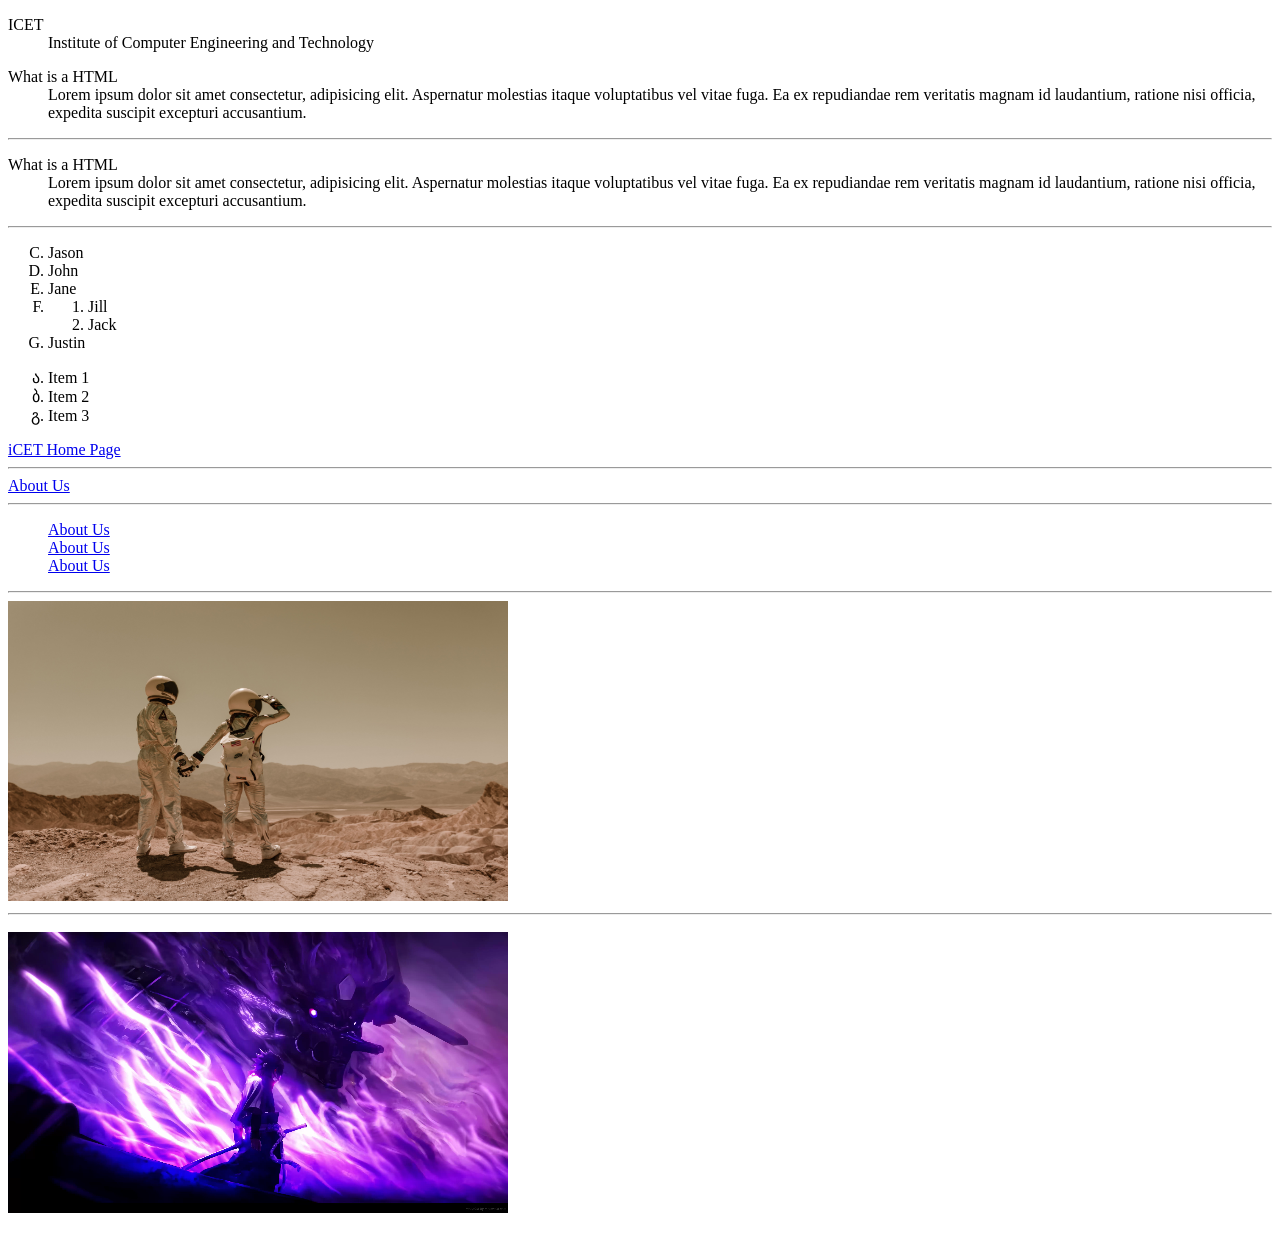
==== index.html @ 5b03f5c4 "Add image and video elements to the home page" ====
<!DOCTYPE html>
<html lang="en">

<head>
    <meta charset="UTF-8">
    <meta name="viewport" content="width=device-width, initial-scale=1.0">
    <title>Home Page</title>
</head>

<body>
    <!-- <h1>Hello</h1>
    <h2>Hello</h2>
    <h3>Hello</h3>
    <h4>Hello</h4>
    <h5>Hello</h5>
    <h6>Hello</h6>   -->


    <div>
        <dl>
            <dt>
                ICET
            </dt>
            <dd>
                Institute of Computer Engineering and Technology
            </dd>
        </dl>
    </div>

    <div>
        <dl>
            <dt>What is a HTML</dt>
            <dd>Lorem ipsum dolor sit amet consectetur, adipisicing elit. Aspernatur molestias itaque voluptatibus vel
                vitae fuga. Ea ex repudiandae rem veritatis magnam id laudantium, ratione nisi officia, expedita
                suscipit excepturi accusantium.</dd>
        </dl>

        <hr>

        <dl>
            <dt>What is a HTML</dt>
            <dd>Lorem ipsum dolor sit amet consectetur, adipisicing elit. Aspernatur molestias itaque voluptatibus vel
                vitae fuga. Ea ex repudiandae rem veritatis magnam id laudantium, ratione nisi officia, expedita
                suscipit excepturi accusantium.</dd>
        </dl>

        <hr>

        <ol type="A" start="3">
            <li>Jason</li>
            <li>John</li>
            <li>Jane</li>
            <li>
                <ol>
                    <li>Jill</li>
                    <li>Jack</li>
                </ol>
            </li>
            <li>Justin</li>

        </ol>


        <ul style="list-style-type: georgian;"">
            <li>Item 1</li>
            <li>Item 2</li>
            <li>Item 3</li>
        </ul>

        <a href=" https://icet.lk/" target="_blank">iCET Home Page</a>

            <hr>
            <a href="about.html">About Us</a>

            <hr>

            <ul style="list-style-type: none;">
                <li><a href="about.html">About Us</a></li>
                <li><a href="about.html">About Us</a></li>
                <li><a href="about.html">About Us</a></li>
            </ul>

            <hr>

            <img src="img/pexels-rdne-8474497.jpg" alt="martian" width="500px" height="300px">

            <hr>

            <video src="vid/uchiha-sasuke-susanoo-moewalls-com (30).webm" autoplay loop width="500" height="300" alt="Susanoo"></video>

    </div>


</body>

</html>
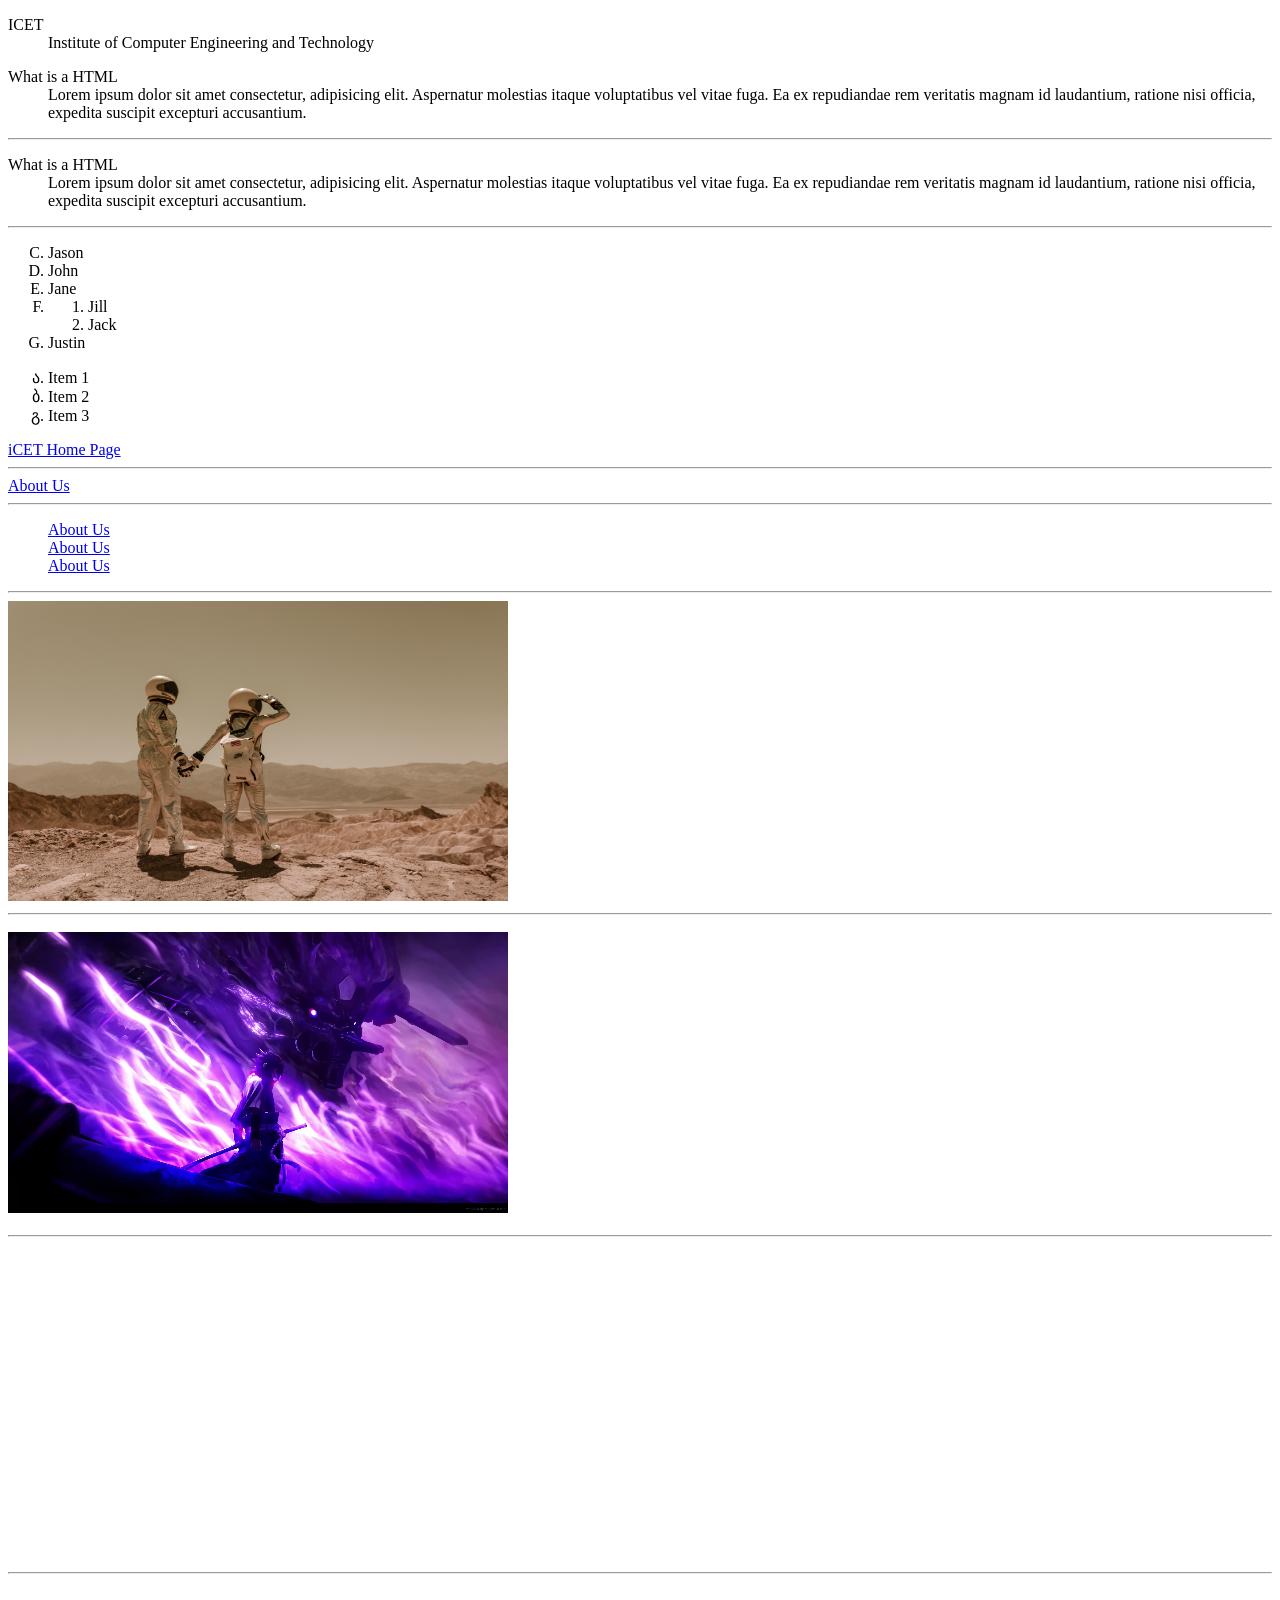
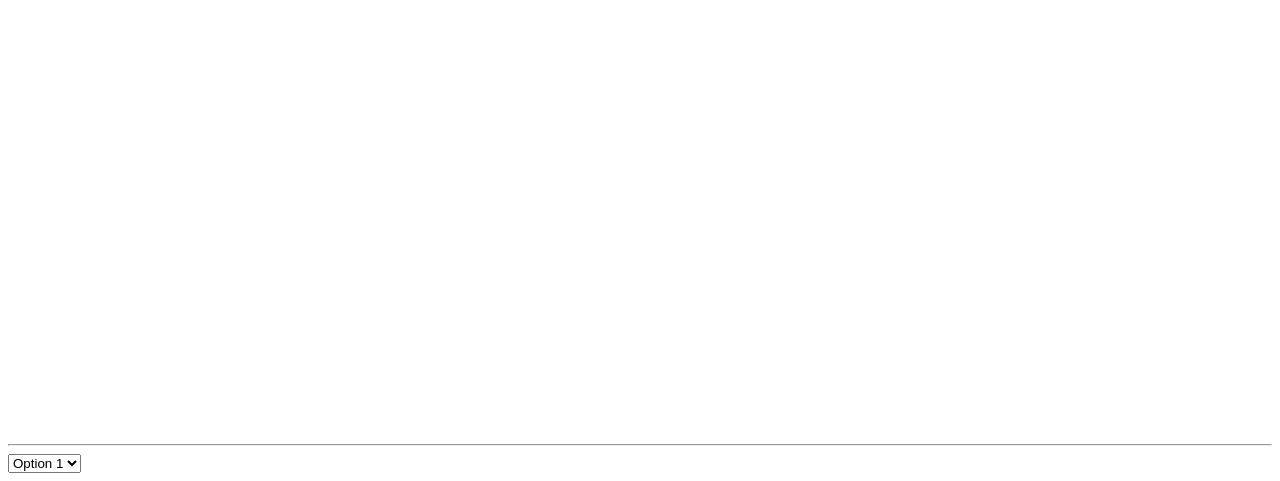
==== commit 1e76d4a6: "Add video, YouTube, Google Maps iframe, and select dropdown to the home page" ====
--- a/index.html
+++ b/index.html
@@ -86,7 +86,30 @@
 
             <hr>
 
-            <video src="vid/uchiha-sasuke-susanoo-moewalls-com (30).webm" autoplay loop width="500" height="300" alt="Susanoo"></video>
+            <video src="vid/uchiha-sasuke-susanoo-moewalls-com (30).webm" autoplay loop width="500" height="300"
+                alt="Susanoo"></video>
+
+            <hr>
+            <iframe width="560" height="315" src="https://www.youtube.com/embed/oPZLPUtmROo?si=iEofzO5df_IXXyDr"
+                title="YouTube video player" frameborder="0"
+                allow="accelerometer; autoplay; clipboard-write; encrypted-media; gyroscope; picture-in-picture; web-share"
+                referrerpolicy="strict-origin-when-cross-origin" allowfullscreen></iframe>
+
+            <hr>
+
+            <iframe
+                src="https://www.google.com/maps/embed?pb=!1m18!1m12!1m3!1d3962.387413772687!2d79.9074504!3d6.7224919!2m3!1f0!2f0!3f0!3m2!1i1024!2i768!4f13.1!3m3!1m2!1s0x3ae247a4c04ae595%3A0x4060e3527ce41470!2siCET%20-%20Institute%20of%20Computer%20Engineering%20Technology!5e0!3m2!1sen!2ssg!4v1789817303219!5m2!1sen!2ssg"
+                width="600" height="450" style="border:0;" allowfullscreen="" loading="lazy"
+                referrerpolicy="strict-origin-when-cross-origin"></iframe>
+
+            <hr>
+
+            <select name="options" id="options">
+                <option value="option1">Option 1</option>
+                <option value="option2">Option 2</option>
+                <option value="option3">Option 3</option>
+            </select>
+
 
     </div>
 
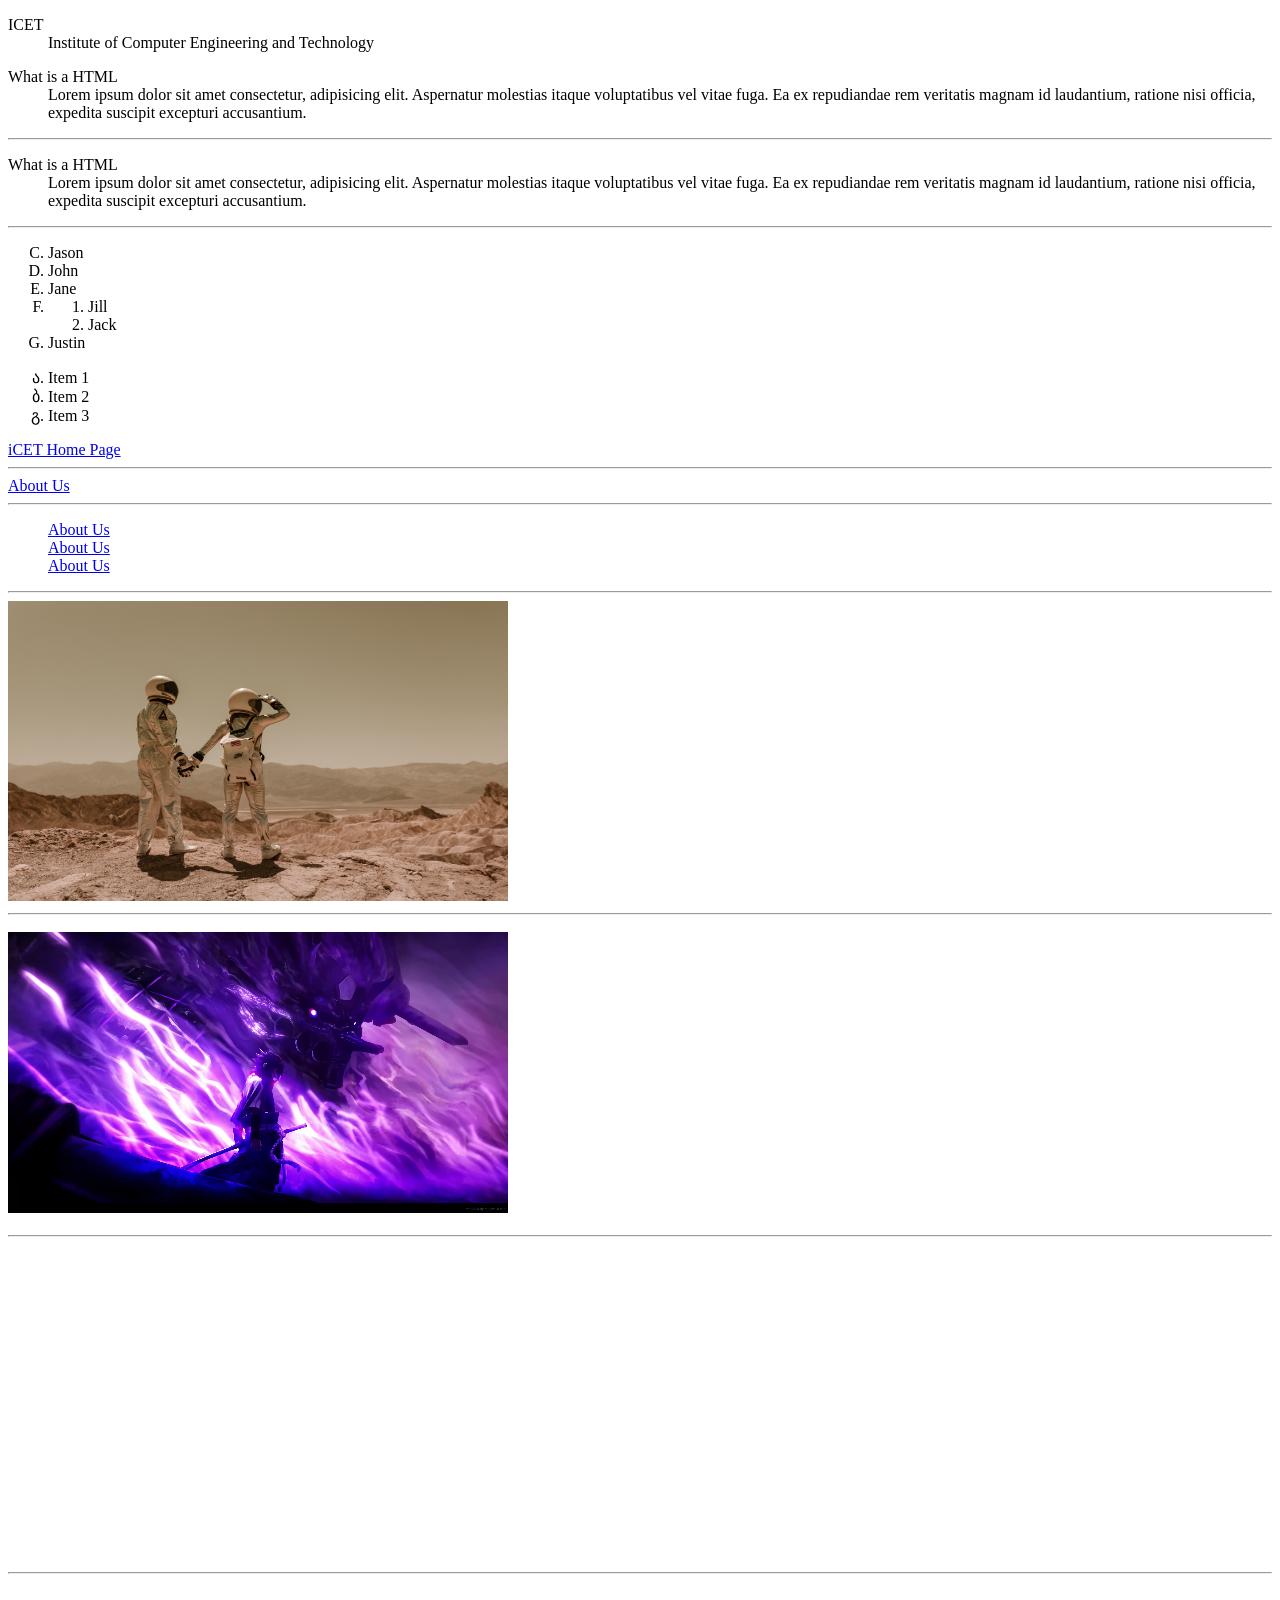
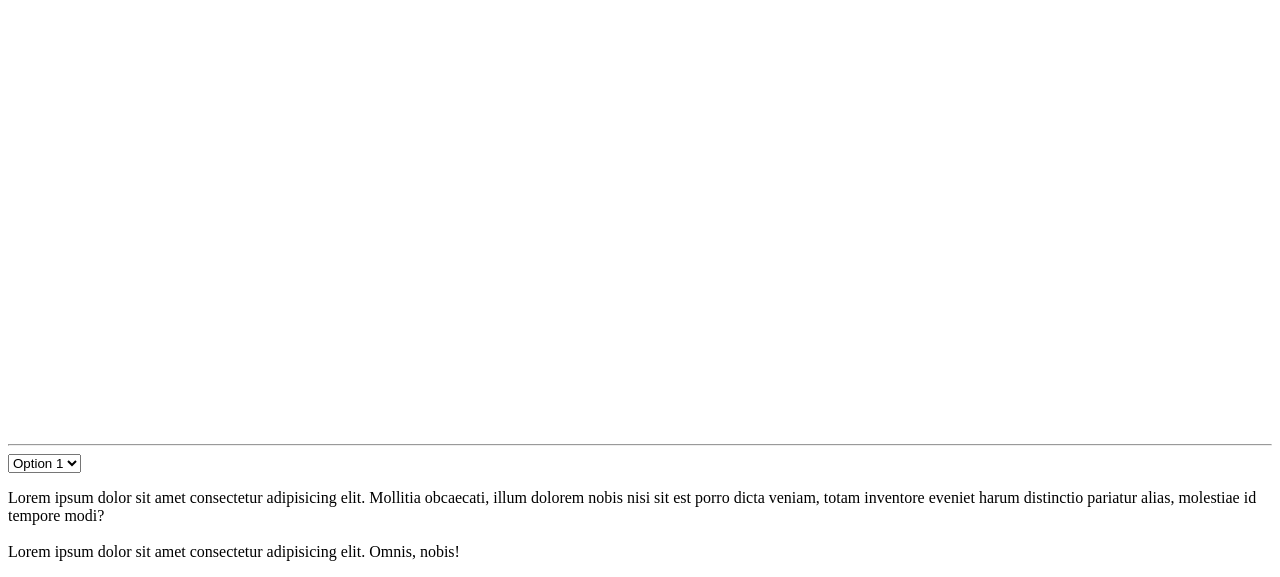
==== commit 0d040da7: "Add descriptive paragraph to the home page" ====
--- a/index.html
+++ b/index.html
@@ -110,6 +110,16 @@
                 <option value="option3">Option 3</option>
             </select>
 
+            <p>
+                Lorem ipsum dolor sit amet consectetur adipisicing elit. Mollitia obcaecati, illum dolorem nobis nisi
+                sit est porro dicta veniam, totam inventore eveniet harum distinctio pariatur alias, molestiae id
+                tempore modi?
+                <br> <br>
+
+                Lorem ipsum dolor sit amet consectetur adipisicing elit. Omnis, nobis!
+            </p>
+
+
 
     </div>
 
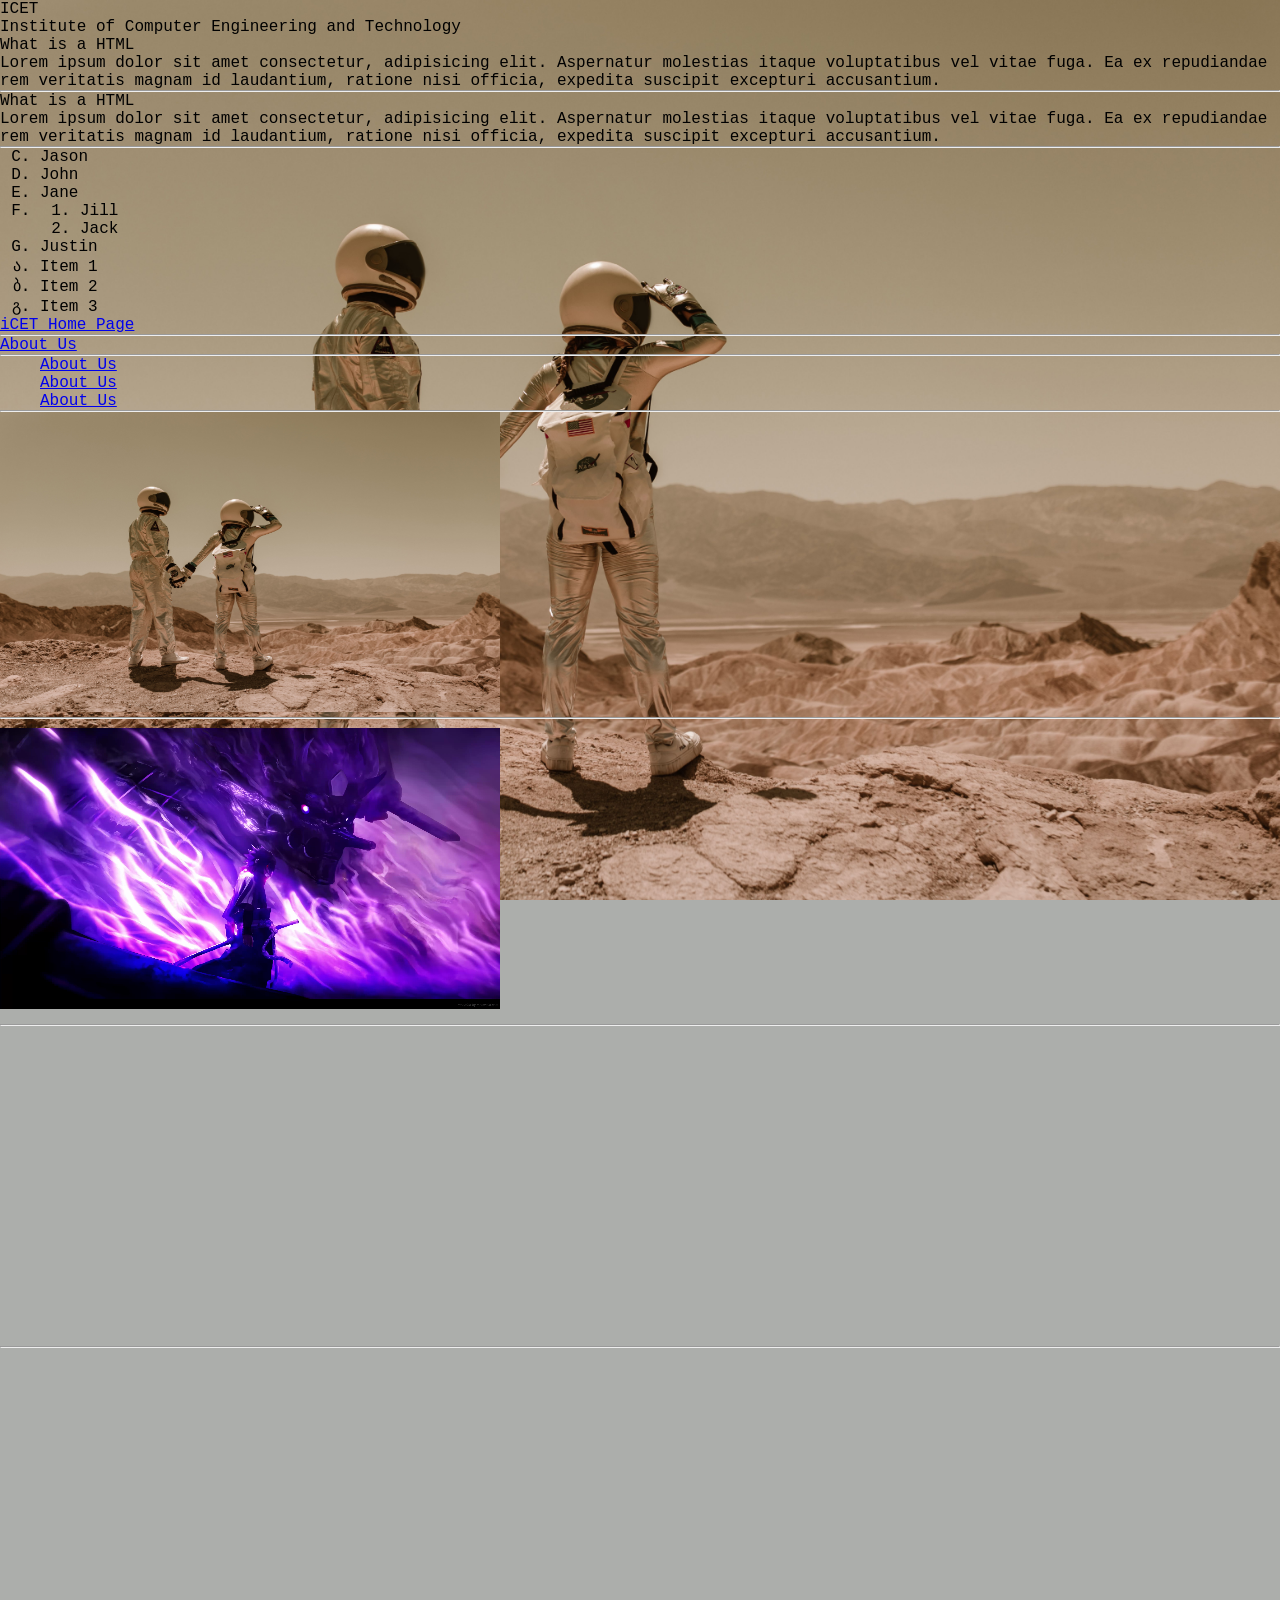
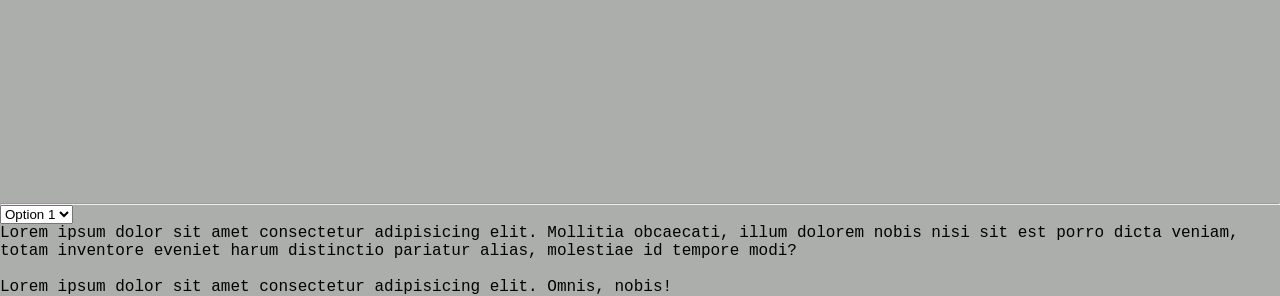
==== commit 4a5a6702: "Refactor CSS styles for improved organization and maintainability" ====
--- a/index.html
+++ b/index.html
@@ -5,6 +5,7 @@
     <meta charset="UTF-8">
     <meta name="viewport" content="width=device-width, initial-scale=1.0">
     <title>Home Page</title>
+    <link rel="stylesheet" href="css/style.css">
 </head>
 
 <body>
--- a/css/style.css
+++ b/css/style.css
@@ -0,0 +1,73 @@
+/* *{
+    margin: 0;
+    padding: 0;
+}
+
+h1 {
+     background-color: orange;
+     color: blue;
+     text-align: center;
+ }
+
+ p {
+     background-color: blueviolet;
+   
+ }
+
+ body{
+    background-color: rgb(172, 174, 171);
+    font-family: 'Courier New', Courier, monospace;
+   ;
+ }
+
+ .bg-color{
+    background-color: black;
+    color: white;
+ }
+
+ /* element selectors
+    class selectors - use dote(.)
+    id selectors - use hash(#)
+    global selectors - use asterisk(*)
+     */
+
+/* #bg-p-color{
+    background-color: bisque;
+/* } */
+
+/* css properties */
+*{
+    margin: 0;
+}
+
+.bg-h1-one {
+    background-color: blue;
+    color: white;
+    text-align: center;
+    padding: 50px;
+    margin: 50px;
+
+}
+
+.bg-h1-two {
+    background-color: green;
+    color: white;
+    text-align: center;
+    padding: 25px 55px 5px 80px;  /* top right bottom left */
+    /* padding-top: 20px;
+    padding-bottom: 10px;
+    padding-left: 30px;
+    padding-right: 50px; */
+
+   margin: 50px 100px 20px 15px;  /* top right bottom left */
+}
+
+body{
+    background-color: rgb(172, 174, 171);
+    font-family: 'Courier New', Courier, monospace;
+    background-image: url('../img/pexels-rdne-8474497.jpg');
+    background-size: cover;
+    background-repeat: no-repeat;
+    background-attachment: fixed;
+    background-position: center;
+ }
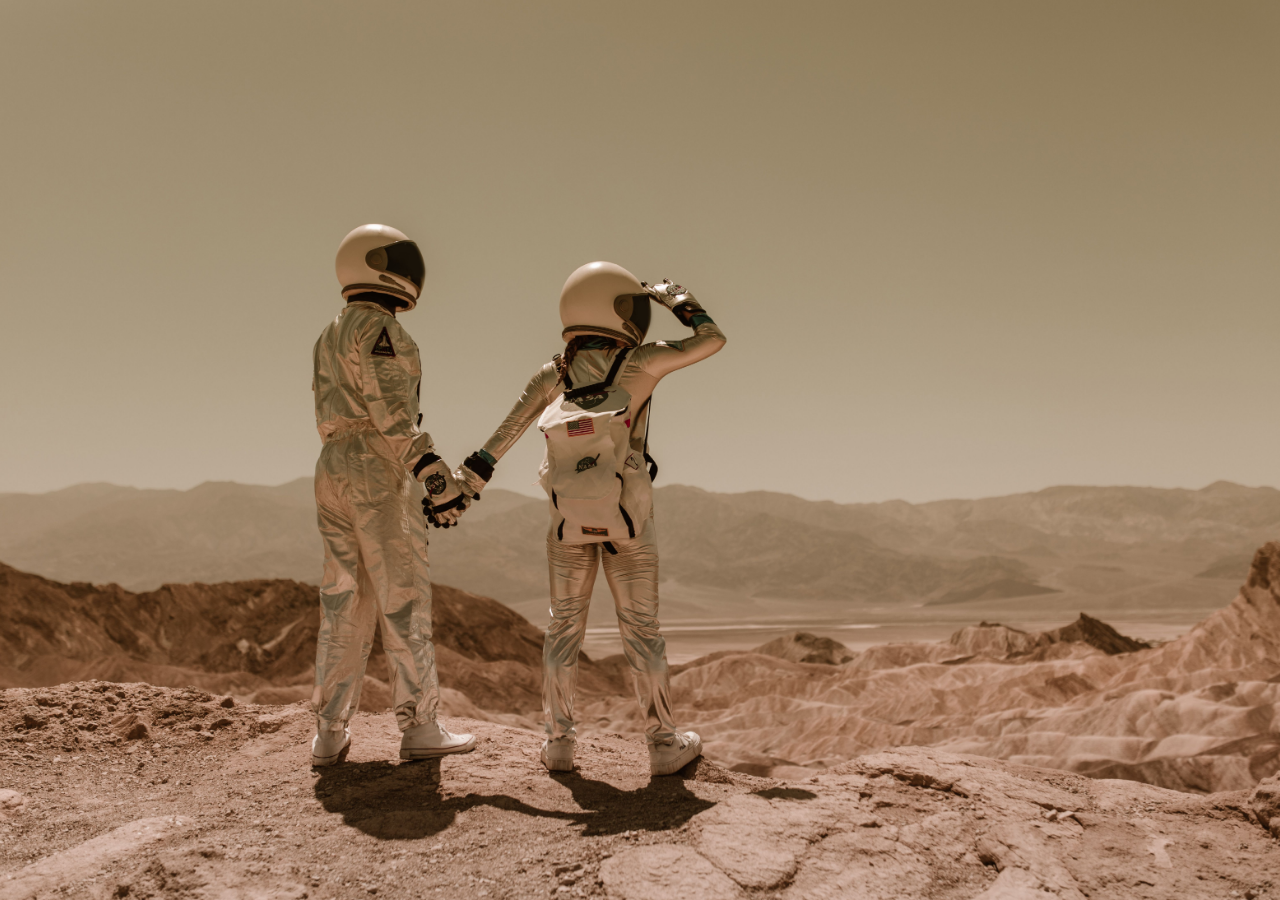
==== commit d3f235a5: "Comment out HTML structure in about.html and index.html; add app.js with initial JavaScript code" ====
--- a/index.html
+++ b/index.html
@@ -6,6 +6,7 @@
     <meta name="viewport" content="width=device-width, initial-scale=1.0">
     <title>Home Page</title>
     <link rel="stylesheet" href="css/style.css">
+    <script src="js/app.js"></script>
 </head>
 
 <body>
@@ -17,7 +18,7 @@
     <h6>Hello</h6>   -->
 
 
-    <div>
+    <!-- <div>
         <dl>
             <dt>
                 ICET
@@ -122,7 +123,7 @@
 
 
 
-    </div>
+    </div> -->
 
 
 </body>
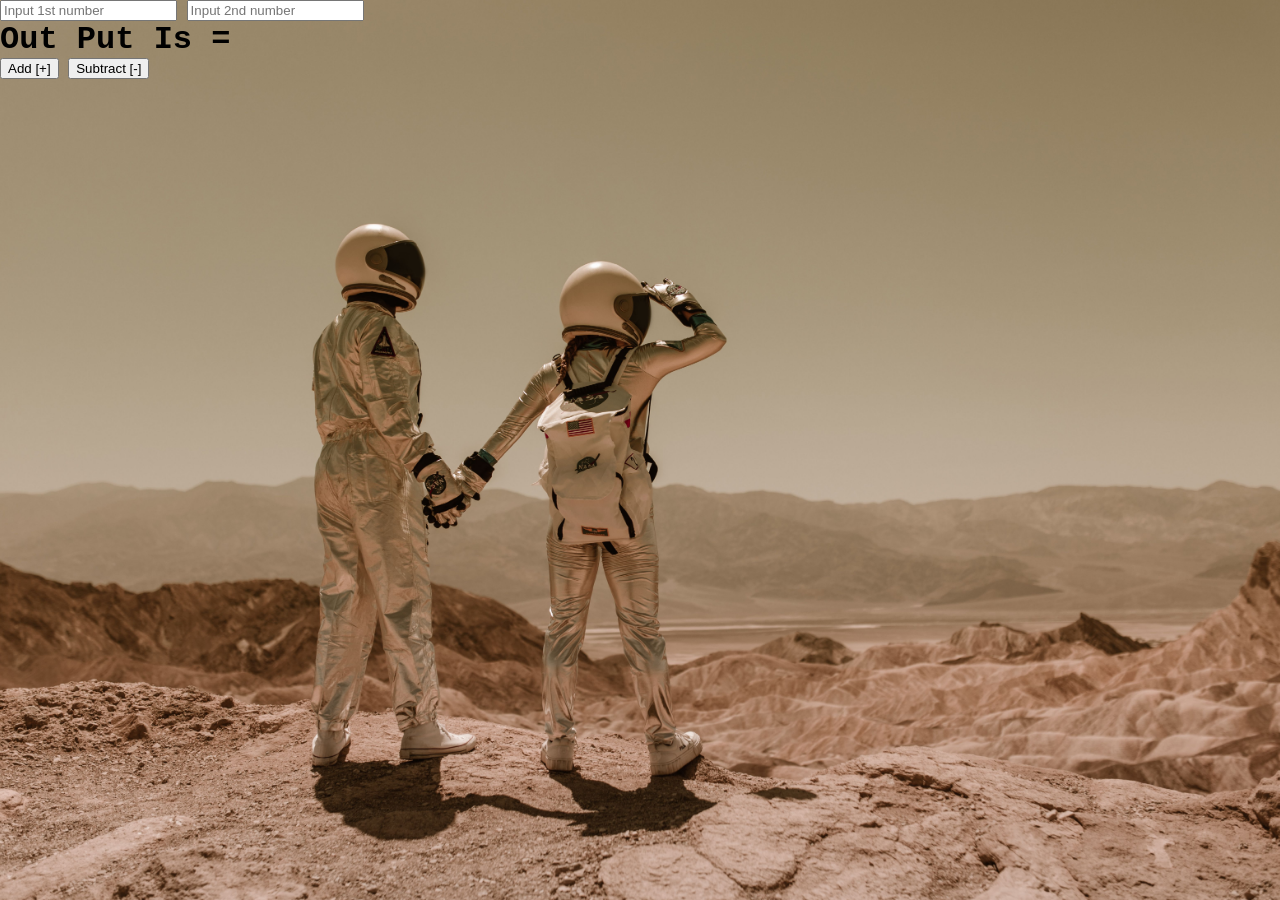
==== commit a2563404: "Add input fields and arithmetic functions to app.js; update index.html for new features" ====
--- a/index.html
+++ b/index.html
@@ -126,6 +126,29 @@
     </div> -->
 
 
+    <!-- <h1 id="title">Hello Icet</h1>
+    <input type="button" value="Click ME" onclick="btnClickMeOnAction()"> -->
+
+
+    <!-- <h1 id="numberCount">Number Counter - 0</h1>
+
+    <input type="button" value="Increment +" onclick="btnIncrementOnAction()">
+    <input type="button" value="Decrement -" onclick="btnDecrementOnAction()"> -->
+
+
+    <!-- <input type="text" placeholder="Enter Your Name" id="txtName">
+    <h1 id="submitedName">My Name is : </h1>
+    <input type="button" value="Submit" onclick="btnSubmitOnAction()"> -->
+
+    <input type="text" placeholder="Input 1st number" id="txtNum1">
+    <input type="text" placeholder="Input 2nd number" id="txtNum2">
+
+    <h1 id="outPut">Out Put Is = </h1>
+
+    <input type="button" value = "Add [+]" onclick="btnAddOnAction()">
+    <input type="button" value = "Subtract [-]" onclick="btnSubtractOnAction()">
+
+
 </body>
 
 </html>
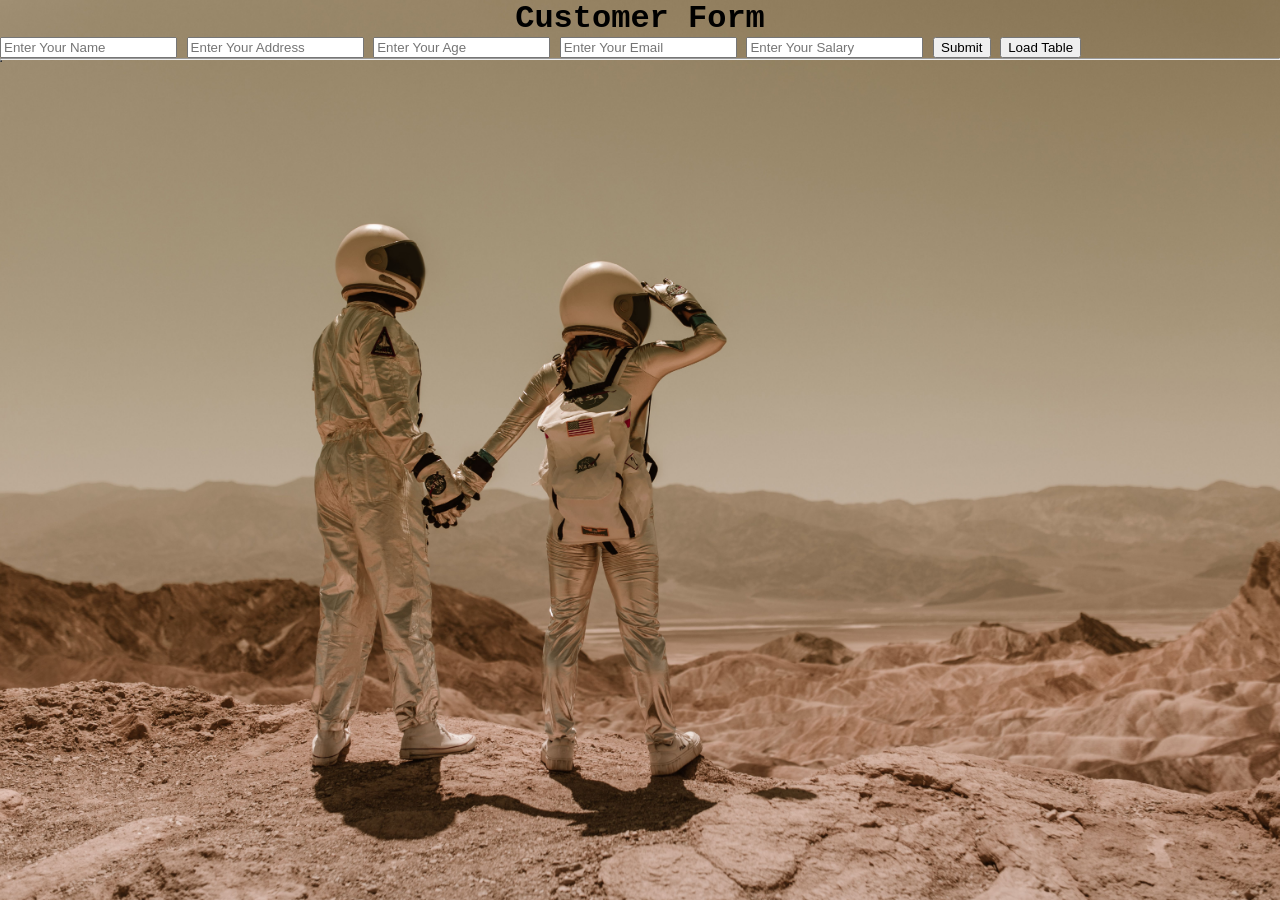
==== commit f51a92d0: "Add customer form and related functionality in app.js; update index.html for new features" ====
--- a/index.html
+++ b/index.html
@@ -140,13 +140,38 @@
     <h1 id="submitedName">My Name is : </h1>
     <input type="button" value="Submit" onclick="btnSubmitOnAction()"> -->
 
-    <input type="text" placeholder="Input 1st number" id="txtNum1">
+
+    <!-- <input type="text" placeholder="Input 1st number" id="txtNum1">
     <input type="text" placeholder="Input 2nd number" id="txtNum2">
 
     <h1 id="outPut">Out Put Is = </h1>
 
     <input type="button" value = "Add [+]" onclick="btnAddOnAction()">
-    <input type="button" value = "Subtract [-]" onclick="btnSubtractOnAction()">
+    <input type="button" value = "Subtract [-]" onclick="btnSubtractOnAction()"> -->
+
+
+     <!-- Customer Form -->
+
+
+    <center><h1>Customer Form</h1></center>
+
+    <input type="text" placeholder="Enter Your Name" id="txtName">
+    <input type="text" placeholder="Enter Your Address" id="txtAddress">
+    <input type="text" placeholder="Enter Your Age" id="txtAge">
+    <input type="text" placeholder="Enter Your Email" id="txtEmail">
+    <input type="text" placeholder="Enter Your Salary" id="txtSalary">
+
+    <input type="button" value="Submit" onclick="btnSubmitOnAction()">
+    <input type="button" value="Load Table" onclick="btnLoadTableOnAction()">
+
+    <hr>
+
+    <table border="1" id="tblCustomer">
+         
+        
+
+        
+    </table>
 
 
 </body>
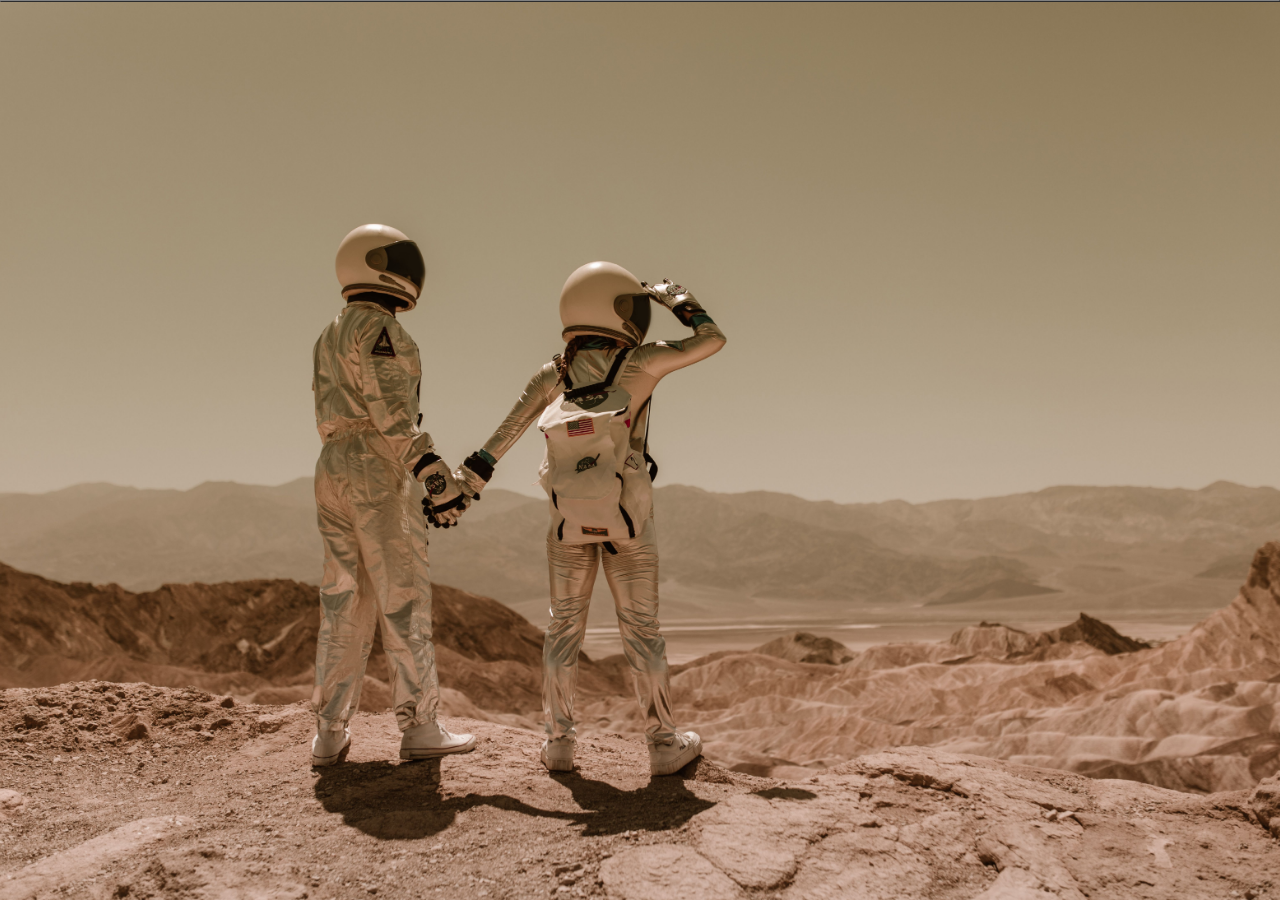
==== commit 93a29363: "Refactor customer form in index.html and app.js; add customer.json with sample data" ====
--- a/index.html
+++ b/index.html
@@ -153,7 +153,7 @@
      <!-- Customer Form -->
 
 
-    <center><h1>Customer Form</h1></center>
+    <!-- <center><h1>Customer Form</h1></center>
 
     <input type="text" placeholder="Enter Your Name" id="txtName">
     <input type="text" placeholder="Enter Your Address" id="txtAddress">
@@ -171,7 +171,39 @@
         
 
         
-    </table>
+    </table> -->
+
+<!-- ----------------------2026/11/14------------------------ -->
+    <!-- <h1>Customer Form</h1>
+
+<input type="text" placeholder="name" id="txtName">
+<input type="text" placeholder="address" id="txtAddress">
+<input type="text" placeholder="phone" id="txtPhone">
+<input type="text" placeholder="email" id="txtEmail">
+
+<input type="button" value="Add Customer" onclick="btnAddCustoemrOnAction()">
+<input type="button" value="Load Table" onclick="btnLoadTableOnAction()">
+
+<hr>
+
+
+<table border="1" id="tblCustomer">
+
+
+</table> -->
+
+<!-- <center><h1>Guess Number</h1></center>
+<p>Guess the number between 1 and 10</p>
+
+<input type="text" placeholder="Enter a number between 1 and 10" id="txtGuess">
+<input type="button" value="Submit" onclick="btnSubmitGuessOnAction()"> -->
+
+
+
+<table border="1" id="tblCustomer" width="100%">
+
+
+</table>
 
 
 </body>
